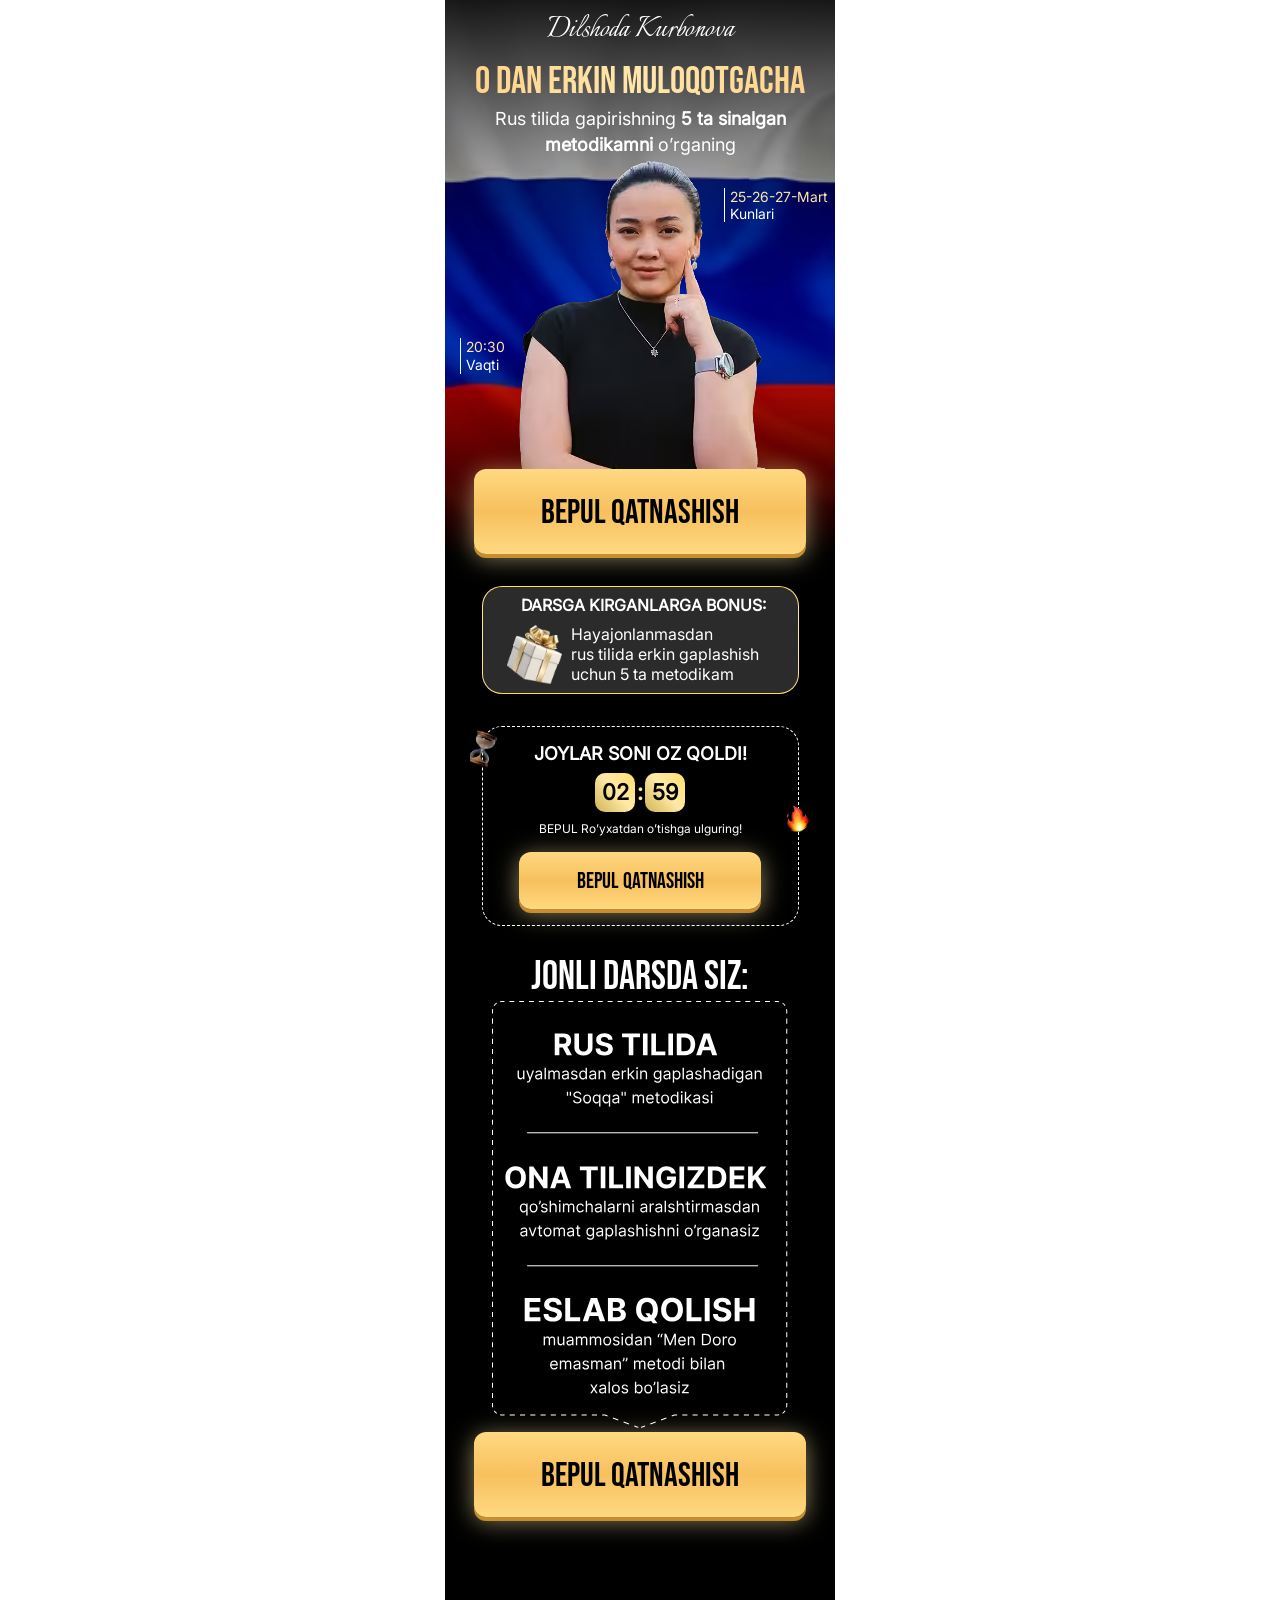
==== a/index.html @ 43752178 "first commit" ====
<!DOCTYPE html>
<html lang="uz">

<head>
  <meta charset="UTF-8">
  <meta name="viewport" content="width=device-width, initial-scale=1.0">
  <title>Rus tili Zinnuza</title>
  <link rel="stylesheet" href="./css/main.css" media="print" onload="this.media='all'" />
  <noscript>
    <link rel="stylesheet" href="./css/main.css" />
  </noscript>

</head>

<body>

  <section class="hero">
    <div class="hero__container container">
      <p class="hero__italic">Dilshoda Kurbonova</p>
      <h3 class="hero__title">0 DAN ERKIN MULOQOTGACHA</h3>
      <p class="hero__text">Rus tilida gapirishning <b> 5 ta sinalgan metodikamni</b> o’rganing</p>
      <div class="hero__inner">
        <div class="hero__left">
          <p class="hero__left__text">25-26-27-Mart <br> <span>Kunlari</span></p>
        </div>
        <img src="./images/hero/hero__logo.avif" alt="HeroLogo" class="hero__logo" width="250" height="311"
          fetchpriority="high" decoding="async">
        <div class="hero__right">
          <p class="hero__right__text">20:30 <br> <span>Vaqti</span></p>
        </div>
        <button class="hero__btn">bepul qatnashish</button>
      </div>
    </div>
    <div class="bottom">
      <div class="bottom__container">
        <h3 class="bottom__title">Darsga kirganlarga bonus:</h3>
        <div class="bottom__row">
          <img src="./images/hero/hero__gift.avif" alt="Gift" class="bottom__img" width="70" height="75" loading="lazy"
            decoding="async">
          <p class="bottom__text">Hayajonlanmasdan
            <br> rus tilida erkin gaplashish uchun 5 ta metodikam
          </p>
      </div>
      </div>
    </div>
    <div class="place">
      <div class="place__container">
        <img src="./images/hero/clock.avif" alt="clock" class="clock" width="27" height="40" loading="lazy">
        <div class="place__row">
          <h4 class="place__row__title">JOYLAR SONI OZ QOLDI!</h4>
          <div class="place__row__col">
            <div class="timer">
              <p class="place__row__col__text">
                <span id="minutes">02</span>: <span id="seconds">59</span>
              </p>
            </div>
            <p class="place__register">BEPUL Ro’yxatdan o’tishga ulguring!</p>
            <button class="place__button">Bepul qatnashish</button>
          </div>
        </div>
        <img src="./images/hero/reaksiya.avif" alt="fighter" class="fighter" width="25" height="32" loading="fighter">
      </div>
    </div>

    <h2 class="title">jonli darsda siz:</h2>
    <div class="card">
      <img src="./images/hero/card__img.svg" alt="" class="">
      <button class="hero__btn">bepul qatnashish</button>
    </div>
  </section>



  <script defer src="./js/main.js"></script>

</body>

</html>
---- a/css/main.css ----
@font-face {
	font-family: Italianno;
	src: url(../fonts/Italianno/Italianno-Regular.woff2);
	font-display: swap;
}
@font-face {
	font-family: Bebas Neue;
	src: url(../fonts/BebasNeue/BebasNeue-Regular\ \(1\).woff2);
	font-display: swap;
}

@font-face {
	font-family: Inter;
	src: url(../fonts/Inter/Inter_18pt-Regular.ttf);
	font-display: swap;
}
@font-face {
	font-family: Inter bold;
	src: url(../fonts/Inter/Inter_18pt-Bold.ttf);
	font-display: swap;
}

* {
	margin: 0;
	padding: 0;
	box-sizing: border-box;
}

.container {
	max-width: 390px;
	margin-left: auto;
	margin-right: auto;
	padding-left: 17px;
	padding-right: 17px;
}

.hero {
	background-color: #000000;
	max-width: 390px;
	margin-left: auto;
	margin-right: auto;
	padding-bottom: 32px;
}

.hero__container {
	padding-top: 13px;
	padding-bottom: 32px;
	background:
		linear-gradient(180deg, rgba(0, 0, 0, 0.9) 0%, rgba(0, 0, 0, 0) 50%),
		linear-gradient(0deg, rgba(0, 0, 0, 1) 5%, rgba(0, 0, 0, 0) 40%),
		url(../images/hero/flag.avif);

	background-size: cover;
	background-position: center;
	background-repeat: no-repeat;
}
.hero__italic {
	font-family: Italianno;
	font-weight: 400;
	font-size: 34px;
	line-height: 100%;
	text-align: center;
	color: #ffffff;
	margin-bottom: 16px;
}
.hero__title {
	font-family: Bebas Neue;
	font-weight: 400;
	font-size: clamp(30px, 4vw, 38px);
	line-height: 100%;
	text-align: center;
	text-transform: uppercase;
	background: linear-gradient(90deg, #ffd287 0%, #ffe7ab 50%, #ffd287 100%);
	background-clip: text;
	color: transparent;
	margin-bottom: 5px;
}
.hero__text {
	font-family: Inter;
	font-weight: 400;
	font-size: 18px;
	line-height: 145%;
	text-align: center;
	color: white;
}
.hero__inner {
	position: relative;
}
.hero__left {
	position: absolute;
	right: -10px;
	top: 30px;
	border-left: 1px solid #ffffff;
	padding-left: 5px;
}
.hero__left__text {
	font-family: Inter;
	font-weight: 400;
	font-size: 14px;
	letter-spacing: 0%;
	color: #ffe9a6;
}

.hero__left__text span {
	color: #ffffff;
}

.hero__logo {
	display: flex;
	align-items: center;
	margin-left: auto;
	margin-right: auto;
}
.hero__right {
	position: absolute;
	bottom: 180px;
	left: -2px;
	border-left: 1px solid #ffffff;
	padding-left: 5px;
}
.hero__right__text {
	font-family: Inter;
	font-weight: 400;
	font-size: 14px;
	line-height: 130%;
	color: #ffe9a6;
}

.hero__right__text span {
	color: #ffffff;
}

.hero__btn {
	font-family: 'Bebas Neue', sans-serif;
	font-weight: 400;
	font-size: 34px;
	line-height: 120%;
	text-align: center;
	text-transform: uppercase;
	color: #000000;
	max-width: 332px;
	width: 100%;
	padding: 24px 0 20px 0;
	cursor: pointer;
	border: none;
	border-radius: 12px;
	background: linear-gradient(180deg, #ffd982 0%, #f7c05d 50%, #ffd982 100%);
	display: flex;
	align-items: center;
	justify-content: center;
	margin-left: auto;
	margin-right: auto;
	box-shadow:
		0px 4px 0px #c68e2e,
		0px 4px 24px 0px #ffe9a68c;
	transition: all 0.2s ease;
}

.bottom {
	padding-left: 17px;
	padding-right: 17px;
}

.bottom__container {
	max-width: 317px;
	width: 100%;
	margin-left: auto;
	margin-right: auto;
	background-color: #2b2b2b;
	border: 1px solid;
	border: 1px solid transparent;
	border-radius: 20px;
	background-image:
		linear-gradient(#2b2b2b, #2b2b2b),
		linear-gradient(to bottom, #ffdf70, #ffe9a6, #feda7b);
	background-origin: border-box;
	background-clip: padding-box, border-box;
	padding: 10px 12px 1px 18px;
	margin-bottom: 32px;
}

.bottom__title {
	font-family: Inter;
	font-weight: 700;
	font-size: 16px;
	line-height: 100%;
	text-transform: uppercase;
	color: #ffffff;
	text-align: center;
	margin-bottom: 4px;
}
.bottom__row {
	display: flex;
	align-items: center;
	justify-content: space-between;
}
.bottom__text {
	font-family: Inter;
	font-weight: 400;
	font-size: clamp(14px, 4vw, 16px);
	color: #ffffff;
}

.place {
	padding-left: 17px;
	padding-right: 17px;
}

.place__container {
	margin-top: 32px;
	position: relative;
	border: 1px dashed white;
	max-width: 317px;
	width: 100%;
	margin-left: auto;
	margin-right: auto;
	border-radius: 20px;
}

.clock {
	position: absolute;
	object-fit: cover;
	left: -13px;
	top: 2px;
}
.place__row__title {
	padding-top: 16px;
	font-family: Inter;
	font-weight: 700;
	font-size: 18px;
	line-height: 120%;
	text-align: center;
	color: #ffffff;
	margin-bottom: 8px;
}
.place__row__col__text span {
	font-family: Inter;
	font-weight: 700;
	font-size: 22px;
	line-height: 120%;
	text-align: center;
	background: linear-gradient(
		229.81deg,
		#ffdf70 0.91%,
		#ffe9a6 47.68%,
		rgba(255, 223, 112, 0.831373) 94.44%
	);
	width: 40px;
	height: 39px;
	padding: 0;
	border-radius: 10px;
	color: black;
	display: flex;
	align-items: center;
	justify-content: center;
}
.place__row__col__text {
	font-family: Inter;
	font-weight: 700;
	font-size: 22px;
	line-height: 120%;
	background: linear-gradient(
		229.81deg,
		#ffdf70 0.91%,
		#ffe9a6 47.68%,
		rgba(255, 223, 112, 0.831373) 94.44%
	);
	background-clip: text;
	color: transparent;
	display: flex;
	align-items: center;
	justify-content: center;
	gap: 2px;
	margin-bottom: 10px;
}
.place__register {
	font-family: Inter;
	font-weight: 400;
	font-size: 12px;
	line-height: 120%;
	text-align: center;
	color: #ffffff;
	margin-bottom: 16px;
}
.place__button {
	font-family: 'Bebas Neue', sans-serif;
	font-weight: 400;
	font-size: 22px;
	line-height: 120%;
	text-align: center;
	text-transform: uppercase;
	color: #000000;
	max-width: 242px;
	width: 100%;
	padding: 17px 0 14px 0;
	cursor: pointer;
	border: none;
	border-radius: 12px;
	background: linear-gradient(180deg, #ffd982 0%, #f7c05d 50%, #ffd982 100%);
	display: flex;
	align-items: center;
	justify-content: center;
	margin-left: auto;
	margin-right: auto;
	box-shadow:
		0px 4px 0px #c68e2e,
		0px 4px 24px 0px #ffe9a68c;
	transition: all 0.2s ease;
	margin-bottom: 16px;
}
.fighter {
	object-fit: cover;
	position: absolute;
	right: clamp(-12px, 3vw, -12px);
	top: 75px;
}

.title {
	padding-top: 27px;
	font-family: Bebas Neue;
	font-weight: 400;
	font-size: 40px;
	line-height: 120%;
	text-align: center;
	text-transform: uppercase;
	color: #ffffff;
}

.card {
	text-align: center;
	margin-bottom: 61px;
	padding-left: 17px;
	padding-right: 17px;
}
---- a/css/main.css ----
@font-face {
	font-family: Italianno;
	src: url(../fonts/Italianno/Italianno-Regular.woff2);
	font-display: swap;
}
@font-face {
	font-family: Bebas Neue;
	src: url(../fonts/BebasNeue/BebasNeue-Regular\ \(1\).woff2);
	font-display: swap;
}

@font-face {
	font-family: Inter;
	src: url(../fonts/Inter/Inter_18pt-Regular.ttf);
	font-display: swap;
}
@font-face {
	font-family: Inter bold;
	src: url(../fonts/Inter/Inter_18pt-Bold.ttf);
	font-display: swap;
}

* {
	margin: 0;
	padding: 0;
	box-sizing: border-box;
}

.container {
	max-width: 390px;
	margin-left: auto;
	margin-right: auto;
	padding-left: 17px;
	padding-right: 17px;
}

.hero {
	background-color: #000000;
	max-width: 390px;
	margin-left: auto;
	margin-right: auto;
	padding-bottom: 32px;
}

.hero__container {
	padding-top: 13px;
	padding-bottom: 32px;
	background:
		linear-gradient(180deg, rgba(0, 0, 0, 0.9) 0%, rgba(0, 0, 0, 0) 50%),
		linear-gradient(0deg, rgba(0, 0, 0, 1) 5%, rgba(0, 0, 0, 0) 40%),
		url(../images/hero/flag.avif);

	background-size: cover;
	background-position: center;
	background-repeat: no-repeat;
}
.hero__italic {
	font-family: Italianno;
	font-weight: 400;
	font-size: 34px;
	line-height: 100%;
	text-align: center;
	color: #ffffff;
	margin-bottom: 16px;
}
.hero__title {
	font-family: Bebas Neue;
	font-weight: 400;
	font-size: clamp(30px, 4vw, 38px);
	line-height: 100%;
	text-align: center;
	text-transform: uppercase;
	background: linear-gradient(90deg, #ffd287 0%, #ffe7ab 50%, #ffd287 100%);
	background-clip: text;
	color: transparent;
	margin-bottom: 5px;
}
.hero__text {
	font-family: Inter;
	font-weight: 400;
	font-size: 18px;
	line-height: 145%;
	text-align: center;
	color: white;
}
.hero__inner {
	position: relative;
}
.hero__left {
	position: absolute;
	right: -10px;
	top: 30px;
	border-left: 1px solid #ffffff;
	padding-left: 5px;
}
.hero__left__text {
	font-family: Inter;
	font-weight: 400;
	font-size: 14px;
	letter-spacing: 0%;
	color: #ffe9a6;
}

.hero__left__text span {
	color: #ffffff;
}

.hero__logo {
	display: flex;
	align-items: center;
	margin-left: auto;
	margin-right: auto;
}
.hero__right {
	position: absolute;
	bottom: 180px;
	left: -2px;
	border-left: 1px solid #ffffff;
	padding-left: 5px;
}
.hero__right__text {
	font-family: Inter;
	font-weight: 400;
	font-size: 14px;
	line-height: 130%;
	color: #ffe9a6;
}

.hero__right__text span {
	color: #ffffff;
}

.hero__btn {
	font-family: 'Bebas Neue', sans-serif;
	font-weight: 400;
	font-size: 34px;
	line-height: 120%;
	text-align: center;
	text-transform: uppercase;
	color: #000000;
	max-width: 332px;
	width: 100%;
	padding: 24px 0 20px 0;
	cursor: pointer;
	border: none;
	border-radius: 12px;
	background: linear-gradient(180deg, #ffd982 0%, #f7c05d 50%, #ffd982 100%);
	display: flex;
	align-items: center;
	justify-content: center;
	margin-left: auto;
	margin-right: auto;
	box-shadow:
		0px 4px 0px #c68e2e,
		0px 4px 24px 0px #ffe9a68c;
	transition: all 0.2s ease;
}

.bottom {
	padding-left: 17px;
	padding-right: 17px;
}

.bottom__container {
	max-width: 317px;
	width: 100%;
	margin-left: auto;
	margin-right: auto;
	background-color: #2b2b2b;
	border: 1px solid;
	border: 1px solid transparent;
	border-radius: 20px;
	background-image:
		linear-gradient(#2b2b2b, #2b2b2b),
		linear-gradient(to bottom, #ffdf70, #ffe9a6, #feda7b);
	background-origin: border-box;
	background-clip: padding-box, border-box;
	padding: 10px 12px 1px 18px;
	margin-bottom: 32px;
}

.bottom__title {
	font-family: Inter;
	font-weight: 700;
	font-size: 16px;
	line-height: 100%;
	text-transform: uppercase;
	color: #ffffff;
	text-align: center;
	margin-bottom: 4px;
}
.bottom__row {
	display: flex;
	align-items: center;
	justify-content: space-between;
}
.bottom__text {
	font-family: Inter;
	font-weight: 400;
	font-size: clamp(14px, 4vw, 16px);
	color: #ffffff;
}

.place {
	padding-left: 17px;
	padding-right: 17px;
}

.place__container {
	margin-top: 32px;
	position: relative;
	border: 1px dashed white;
	max-width: 317px;
	width: 100%;
	margin-left: auto;
	margin-right: auto;
	border-radius: 20px;
}

.clock {
	position: absolute;
	object-fit: cover;
	left: -13px;
	top: 2px;
}
.place__row__title {
	padding-top: 16px;
	font-family: Inter;
	font-weight: 700;
	font-size: 18px;
	line-height: 120%;
	text-align: center;
	color: #ffffff;
	margin-bottom: 8px;
}
.place__row__col__text span {
	font-family: Inter;
	font-weight: 700;
	font-size: 22px;
	line-height: 120%;
	text-align: center;
	background: linear-gradient(
		229.81deg,
		#ffdf70 0.91%,
		#ffe9a6 47.68%,
		rgba(255, 223, 112, 0.831373) 94.44%
	);
	width: 40px;
	height: 39px;
	padding: 0;
	border-radius: 10px;
	color: black;
	display: flex;
	align-items: center;
	justify-content: center;
}
.place__row__col__text {
	font-family: Inter;
	font-weight: 700;
	font-size: 22px;
	line-height: 120%;
	background: linear-gradient(
		229.81deg,
		#ffdf70 0.91%,
		#ffe9a6 47.68%,
		rgba(255, 223, 112, 0.831373) 94.44%
	);
	background-clip: text;
	color: transparent;
	display: flex;
	align-items: center;
	justify-content: center;
	gap: 2px;
	margin-bottom: 10px;
}
.place__register {
	font-family: Inter;
	font-weight: 400;
	font-size: 12px;
	line-height: 120%;
	text-align: center;
	color: #ffffff;
	margin-bottom: 16px;
}
.place__button {
	font-family: 'Bebas Neue', sans-serif;
	font-weight: 400;
	font-size: 22px;
	line-height: 120%;
	text-align: center;
	text-transform: uppercase;
	color: #000000;
	max-width: 242px;
	width: 100%;
	padding: 17px 0 14px 0;
	cursor: pointer;
	border: none;
	border-radius: 12px;
	background: linear-gradient(180deg, #ffd982 0%, #f7c05d 50%, #ffd982 100%);
	display: flex;
	align-items: center;
	justify-content: center;
	margin-left: auto;
	margin-right: auto;
	box-shadow:
		0px 4px 0px #c68e2e,
		0px 4px 24px 0px #ffe9a68c;
	transition: all 0.2s ease;
	margin-bottom: 16px;
}
.fighter {
	object-fit: cover;
	position: absolute;
	right: clamp(-12px, 3vw, -12px);
	top: 75px;
}

.title {
	padding-top: 27px;
	font-family: Bebas Neue;
	font-weight: 400;
	font-size: 40px;
	line-height: 120%;
	text-align: center;
	text-transform: uppercase;
	color: #ffffff;
}

.card {
	text-align: center;
	margin-bottom: 61px;
	padding-left: 17px;
	padding-right: 17px;
}
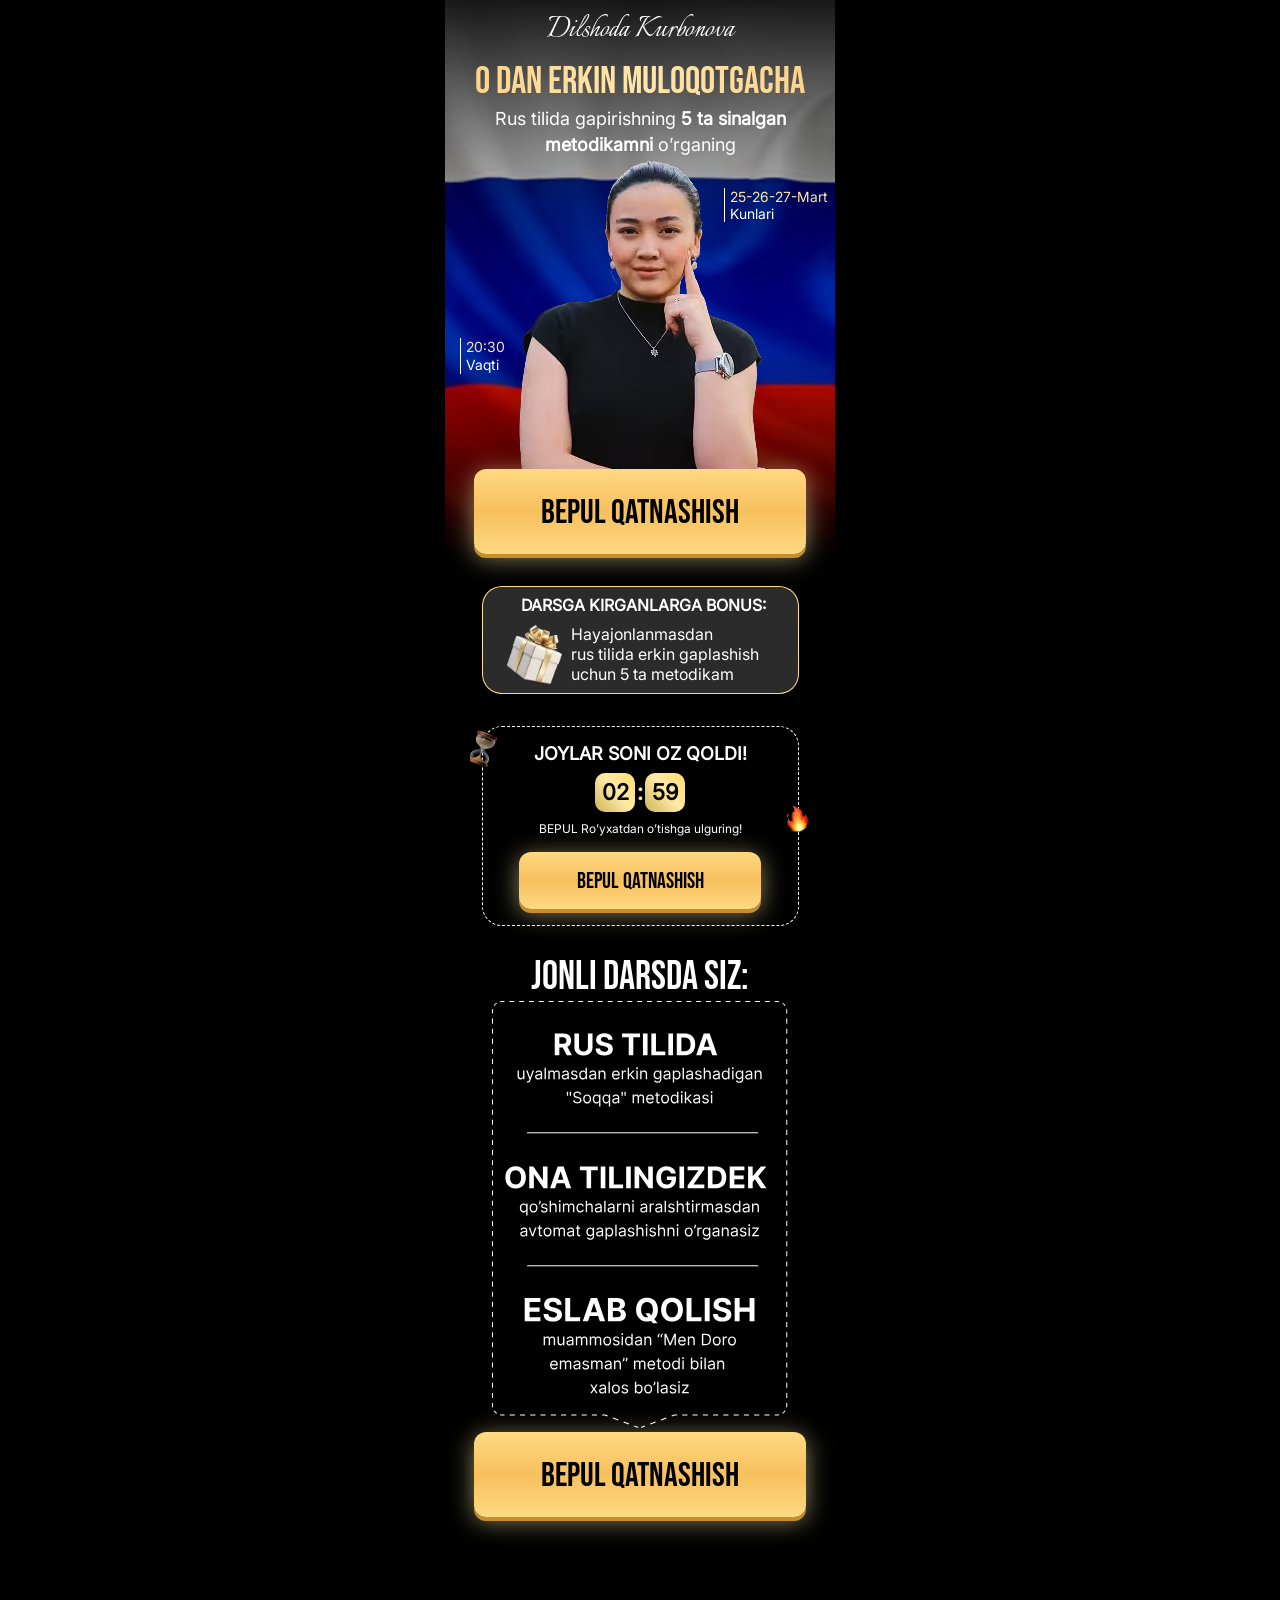
==== commit e6e6edba: "add" ====
--- a/a/index.html
+++ b/a/index.html
@@ -5,11 +5,344 @@
   <meta charset="UTF-8">
   <meta name="viewport" content="width=device-width, initial-scale=1.0">
   <title>Rus tili Zinnuza</title>
+  <style>
+    body {
+      background-color: #000
+    }
+
+    * {
+      margin: 0;
+      padding: 0;
+      box-sizing: border-box
+    }
+
+    .container {
+      max-width: 390px;
+      margin-left: auto;
+      margin-right: auto;
+      padding-left: 17px;
+      padding-right: 17px
+    }
+
+    .hero {
+      background-color: #000;
+      max-width: 390px;
+      margin-left: auto;
+      margin-right: auto;
+      padding-bottom: 32px
+    }
+
+    .hero__container {
+      padding-top: 13px;
+      padding-bottom: 32px;
+      background: linear-gradient(180deg, rgba(0, 0, 0, .9) 0, rgba(0, 0, 0, 0) 50%), linear-gradient(0deg, rgba(0, 0, 0, 1) 5%, rgba(0, 0, 0, 0) 40%), url(images/hero/flag.avif);
+      background-size: cover;
+      background-position: center;
+      background-repeat: no-repeat
+    }
+
+    .hero__italic {
+      font-family: Italianno;
+      font-weight: 400;
+      font-size: 34px;
+      line-height: 100%;
+      text-align: center;
+      color: #fff;
+      margin-bottom: 16px
+    }
+
+    .hero__title {
+      font-family: Bebas Neue;
+      font-weight: 400;
+      font-size: clamp(30px, 4vw, 38px);
+      line-height: 100%;
+      text-align: center;
+      text-transform: uppercase;
+      background: linear-gradient(90deg, #ffd287 0, #ffe7ab 50%, #ffd287 100%);
+      background-clip: text;
+      color: transparent;
+      margin-bottom: 5px
+    }
+
+    .hero__text {
+      font-family: Inter;
+      font-weight: 400;
+      font-size: 18px;
+      line-height: 145%;
+      text-align: center;
+      color: #fff
+    }
+
+    .hero__inner {
+      position: relative
+    }
+
+    .hero__left {
+      position: absolute;
+      right: -10px;
+      top: 30px;
+      border-left: 1px solid #fff;
+      padding-left: 5px
+    }
+
+    .hero__left__text {
+      font-family: Inter;
+      font-weight: 400;
+      font-size: 14px;
+      letter-spacing: 0;
+      color: #ffe9a6
+    }
+
+    .hero__left__text span {
+      color: #fff
+    }
+
+    .hero__logo {
+      display: flex;
+      align-items: center;
+      margin-left: auto;
+      margin-right: auto
+    }
+
+    .hero__right {
+      position: absolute;
+      bottom: 180px;
+      left: -2px;
+      border-left: 1px solid #fff;
+      padding-left: 5px
+    }
+
+    .hero__right__text {
+      font-family: Inter;
+      font-weight: 400;
+      font-size: 14px;
+      line-height: 130%;
+      color: #ffe9a6
+    }
+
+    .hero__right__text span {
+      color: #fff
+    }
+
+    .hero__btn {
+      font-family: 'Bebas Neue', sans-serif;
+      font-weight: 400;
+      font-size: 34px;
+      line-height: 120%;
+      text-align: center;
+      text-transform: uppercase;
+      color: #000;
+      max-width: 332px;
+      width: 100%;
+      padding: 24px 0 20px 0;
+      cursor: pointer;
+      border: none;
+      border-radius: 12px;
+      background: linear-gradient(180deg, #ffd982 0, #f7c05d 50%, #ffd982 100%);
+      display: flex;
+      align-items: center;
+      justify-content: center;
+      margin-left: auto;
+      margin-right: auto;
+      box-shadow: 0 4px 0 #c68e2e, 0 4px 24px 0 #ffe9a68c;
+      transition: all .2s ease
+    }
+
+    .bottom {
+      padding-left: 17px;
+      padding-right: 17px
+    }
+
+    .bottom__container {
+      max-width: 317px;
+      width: 100%;
+      margin-left: auto;
+      margin-right: auto;
+      background-color: #2b2b2b;
+      border: 1px solid;
+      border: 1px solid transparent;
+      border-radius: 20px;
+      background-image: linear-gradient(#2b2b2b, #2b2b2b), linear-gradient(to bottom, #ffdf70, #ffe9a6, #feda7b);
+      background-origin: border-box;
+      background-clip: padding-box, border-box;
+      padding: 10px 12px 1px 18px;
+      margin-bottom: 32px
+    }
+
+    .bottom__title {
+      font-family: Inter;
+      font-weight: 700;
+      font-size: 16px;
+      line-height: 100%;
+      text-transform: uppercase;
+      color: #fff;
+      text-align: center;
+      margin-bottom: 4px
+    }
+
+    .bottom__row {
+      display: flex;
+      align-items: center;
+      justify-content: space-between
+    }
+
+    .bottom__text {
+      font-family: Inter;
+      font-weight: 400;
+      font-size: clamp(14px, 4vw, 16px);
+      color: #fff
+    }
+
+    .place {
+      padding-left: 17px;
+      padding-right: 17px
+    }
+
+    .place__container {
+      margin-top: 32px;
+      position: relative;
+      border: 1px dashed #fff;
+      max-width: 317px;
+      width: 100%;
+      margin-left: auto;
+      margin-right: auto;
+      border-radius: 20px
+    }
+
+    .clock {
+      position: absolute;
+      object-fit: cover;
+      left: -13px;
+      top: 2px
+    }
+
+    .place__row__title {
+      padding-top: 16px;
+      font-family: Inter;
+      font-weight: 700;
+      font-size: 18px;
+      line-height: 120%;
+      text-align: center;
+      color: #fff;
+      margin-bottom: 8px
+    }
+
+    .place__row__col__text span {
+      font-family: Inter;
+      font-weight: 700;
+      font-size: 22px;
+      line-height: 120%;
+      text-align: center;
+      background: linear-gradient(229.81deg, #ffdf70 .91%, #ffe9a6 47.68%, rgba(255, 223, 112, .831373) 94.44%);
+      width: 40px;
+      height: 39px;
+      padding: 0;
+      border-radius: 10px;
+      color: #000;
+      display: flex;
+      align-items: center;
+      justify-content: center
+    }
+
+    .place__row__col__text {
+      font-family: Inter;
+      font-weight: 700;
+      font-size: 22px;
+      line-height: 120%;
+      background: linear-gradient(229.81deg, #ffdf70 .91%, #ffe9a6 47.68%, rgba(255, 223, 112, .831373) 94.44%);
+      background-clip: text;
+      color: transparent;
+      display: flex;
+      align-items: center;
+      justify-content: center;
+      gap: 2px;
+      margin-bottom: 10px
+    }
+
+    .place__register {
+      font-family: Inter;
+      font-weight: 400;
+      font-size: 12px;
+      line-height: 120%;
+      text-align: center;
+      color: #fff;
+      margin-bottom: 16px
+    }
+
+    .place__button {
+      font-family: 'Bebas Neue', sans-serif;
+      font-weight: 400;
+      font-size: 22px;
+      line-height: 120%;
+      text-align: center;
+      text-transform: uppercase;
+      color: #000;
+      max-width: 242px;
+      width: 100%;
+      padding: 17px 0 14px 0;
+      cursor: pointer;
+      border: none;
+      border-radius: 12px;
+      background: linear-gradient(180deg, #ffd982 0, #f7c05d 50%, #ffd982 100%);
+      display: flex;
+      align-items: center;
+      justify-content: center;
+      margin-left: auto;
+      margin-right: auto;
+      box-shadow: 0 4px 0 #c68e2e, 0 4px 24px 0 #ffe9a68c;
+      transition: all .2s ease;
+      margin-bottom: 16px
+    }
+
+    .fighter {
+      object-fit: cover;
+      position: absolute;
+      right: clamp(-12px, 3vw, -12px);
+      top: 75px
+    }
+
+    .title {
+      padding-top: 27px;
+      font-family: Bebas Neue;
+      font-weight: 400;
+      font-size: 40px;
+      line-height: 120%;
+      text-align: center;
+      text-transform: uppercase;
+      color: #fff
+    }
+
+    .card {
+      text-align: center;
+      margin-bottom: 61px;
+      padding-left: 17px;
+      padding-right: 17px
+    }
+  </style>
   <link rel="stylesheet" href="./css/main.css" media="print" onload="this.media='all'" />
   <noscript>
     <link rel="stylesheet" href="./css/main.css" />
   </noscript>
 
+
+  <!--begin Convert Experiences code-->
+  <script type="text/javascript">
+  // fill in the values for the variables that you want to use
+  var _conv_page_type = "";
+  var _conv_category_id = "";
+  var _conv_category_name = "";
+  var _conv_product_sku = "";
+  var _conv_product_name = "";
+  var _conv_product_price = "";
+  var _conv_customer_id = "";
+  var _conv_custom_v1 = "";
+  var _conv_custom_v2 = "";
+  var _conv_custom_v3 = "";
+  var _conv_custom_v4 = "";
+  <!--end of editing here-->
+  </script>
+  <script type="text/javascript" src="//cdn-4.convertexperiments.com/v1/js/10018907-10019360.js?environment=production"></script>
+<!-- end Convert Experiences code -->
 </head>
 
 <body>
@@ -28,7 +361,7 @@
         <div class="hero__right">
           <p class="hero__right__text">20:30 <br> <span>Vaqti</span></p>
         </div>
-        <button class="hero__btn">bepul qatnashish</button>
+        <button class="hero__btn" id="open">bepul qatnashish</button>
       </div>
     </div>
     <div class="bottom">
@@ -40,7 +373,7 @@
           <p class="bottom__text">Hayajonlanmasdan
             <br> rus tilida erkin gaplashish uchun 5 ta metodikam
           </p>
-      </div>
+        </div>
       </div>
     </div>
     <div class="place">
@@ -55,7 +388,7 @@
               </p>
             </div>
             <p class="place__register">BEPUL Ro’yxatdan o’tishga ulguring!</p>
-            <button class="place__button">Bepul qatnashish</button>
+            <button class="place__button" id="open">Bepul qatnashish</button>
           </div>
         </div>
         <img src="./images/hero/reaksiya.avif" alt="fighter" class="fighter" width="25" height="32" loading="fighter">
@@ -65,13 +398,57 @@
     <h2 class="title">jonli darsda siz:</h2>
     <div class="card">
       <img src="./images/hero/card__img.svg" alt="" class="">
-      <button class="hero__btn">bepul qatnashish</button>
+      <button class="hero__btn" id="open">bepul qatnashish</button>
     </div>
   </section>
 
-
-
-  <script defer src="./js/main.js"></script>
+  <!-- Modal -->
+  <div id="registrationModal" class="homeModal" style="display: none">
+    <div class="homeModalOverlay"></div>
+    <div class="homeFormContainer">
+      <button class="closeButton" id="closeModalBtn">
+        <svg xmlns="http://www.w3.org/2000/svg" width="16" height="16" viewBox="0 0 12 12" fill="none">
+          <path d="M1 11L11 1M1 1.00001L11 11" stroke="currentColor" stroke-width="1.5" stroke-linecap="round" />
+        </svg>
+      </button>
+      <div class="homeFormTop">
+        <h1 class="homeFormTopTitle">
+          Ro'yxatdan o'tish uchun <br> ma'lumotlaringizni kiriting!
+        </h1>
+      </div>
+      <form id="registrationForm" name="contact-form">
+        <div class="HomeFormRow">
+          <label class="HomeFormRowLabel" for="name">Ismingiz:</label>
+          <input class="HomeFormRowInput" type="text" id="name" name="name" placeholder="Ismingizni kiriting"
+            autocomplete="name" />
+          <p class="homeFormErrorText" id="nameError" style="display: none">❌ Ismingizni kiriting!</p>
+        </div>
+
+        <div class="HomeFormRow">
+          <label class="HomeFormRowLabel" for="phone">Telefon raqamingiz:</label>
+          <div class="phone-input-container">
+            <button type="button" class="selected-country" id="selectedCountry">
+              <div id="selectedCountryFlag" style="display: flex; align-items: center;"></div>
+              <span class="selected-code" id="selectedCountryCodeText">+998</span>
+            </button>
+            <div class="country-dropdown" id="countryDropdown" style="display:none"></div>
+            <div class="phone-field" style="flex: 1;">
+              <input class="HomeFormRowInput phone-input" type="tel" id="phone" name="phone" inputmode="numeric"
+                placeholder="88 888 88 88" autocomplete="tel"
+                style="border: none; background-color: transparent; padding-left: 5px; width: 100%;" />
+            </div>
+          </div>
+          <p class="homeFormErrorText" id="phoneError" style="display:none">❌ Telefon raqam mos emas!</p>
+        </div>
+
+        <button type="submit" class="HomeFormBtn" id="submitBtn">DAVOM ETISH</button>
+      </form>
+    </div>
+  </div>
+
+  <script src="./js/main.js"></script>
+  <script src="./js/phoneFormatter.js"></script>
+  <script src="./js/app.js"></script>
 
 </body>
 
--- a/a/css/main.css
+++ b/a/css/main.css
@@ -5,22 +5,22 @@
 }
 @font-face {
 	font-family: Bebas Neue;
-	src: url(../fonts/BebasNeue/BebasNeue-Regular\ \(1\).woff2);
+	src: url(../fonts/BebasNeue/BebasNeue-Regular.woff2);
 	font-display: swap;
 }
 
 @font-face {
 	font-family: Inter;
-	src: url(../fonts/Inter/Inter_18pt-Regular.ttf);
+	src: url(../fonts/Inter/Inter_18pt-Regular.woff2);
 	font-display: swap;
 }
 @font-face {
 	font-family: Inter bold;
-	src: url(../fonts/Inter/Inter_18pt-Bold.ttf);
+	src: url(../fonts/Inter/Inter_18pt-Bold.woff2);
 	font-display: swap;
 }
 
-* {
+/* * {
 	margin: 0;
 	padding: 0;
 	box-sizing: border-box;
@@ -40,7 +40,7 @@
 	margin-left: auto;
 	margin-right: auto;
 	padding-bottom: 32px;
-}
+} */
 
 .hero__container {
 	padding-top: 13px;
@@ -54,6 +54,7 @@
 	background-position: center;
 	background-repeat: no-repeat;
 }
+/* 
 .hero__italic {
 	font-family: Italianno;
 	font-weight: 400;
@@ -332,3 +333,4 @@
 	padding-left: 17px;
 	padding-right: 17px;
 }
+ */
--- a/a/css/main.css
+++ b/a/css/main.css
@@ -5,22 +5,22 @@
 }
 @font-face {
 	font-family: Bebas Neue;
-	src: url(../fonts/BebasNeue/BebasNeue-Regular\ \(1\).woff2);
+	src: url(../fonts/BebasNeue/BebasNeue-Regular.woff2);
 	font-display: swap;
 }
 
 @font-face {
 	font-family: Inter;
-	src: url(../fonts/Inter/Inter_18pt-Regular.ttf);
+	src: url(../fonts/Inter/Inter_18pt-Regular.woff2);
 	font-display: swap;
 }
 @font-face {
 	font-family: Inter bold;
-	src: url(../fonts/Inter/Inter_18pt-Bold.ttf);
+	src: url(../fonts/Inter/Inter_18pt-Bold.woff2);
 	font-display: swap;
 }
 
-* {
+/* * {
 	margin: 0;
 	padding: 0;
 	box-sizing: border-box;
@@ -40,7 +40,7 @@
 	margin-left: auto;
 	margin-right: auto;
 	padding-bottom: 32px;
-}
+} */
 
 .hero__container {
 	padding-top: 13px;
@@ -54,6 +54,7 @@
 	background-position: center;
 	background-repeat: no-repeat;
 }
+/* 
 .hero__italic {
 	font-family: Italianno;
 	font-weight: 400;
@@ -332,3 +333,4 @@
 	padding-left: 17px;
 	padding-right: 17px;
 }
+ */
